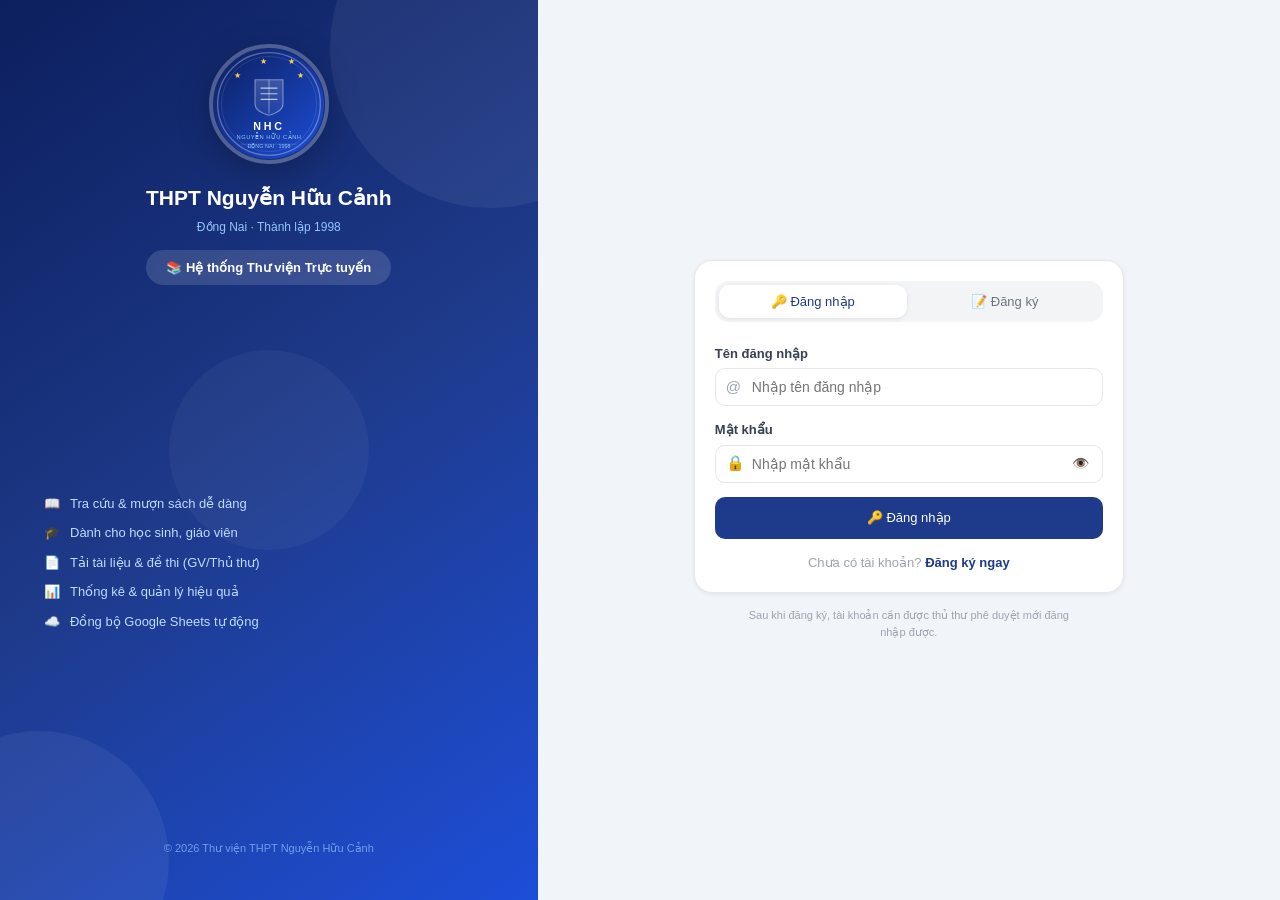
==== index.html @ 04028180 "Add files via upload" ====
<!DOCTYPE html>
<html lang="vi">
<head>
  <meta charset="UTF-8">
  <meta name="viewport" content="width=device-width,initial-scale=1">
  <title>Thư viện THPT Nguyễn Hữu Cảnh</title>
  <link rel="icon" href="school-logo.svg">
  <!-- Redirect ngay lập tức, không chờ JS -->
  <meta http-equiv="refresh" content="0; url=login.html">
</head>
<body>
<script>
  // Kiểm tra phiên đăng nhập trước khi redirect
  try {
    const ver  = localStorage.getItem('nhc4_dbver');
    const auth = localStorage.getItem('nhc4_auth');
    if (ver === 'nhc4_v3_2026' && auth) {
      // Đã đăng nhập → vào dashboard
      location.replace('dashboard.html');
    } else {
      // Chưa đăng nhập → vào login
      location.replace('login.html');
    }
  } catch(e) {
    location.replace('login.html');
  }
</script>
<noscript>
  <p>Vui lòng bật JavaScript để sử dụng hệ thống thư viện.</p>
  <a href="login.html">Nhấn đây để vào trang đăng nhập</a>
</noscript>
</body>
</html>
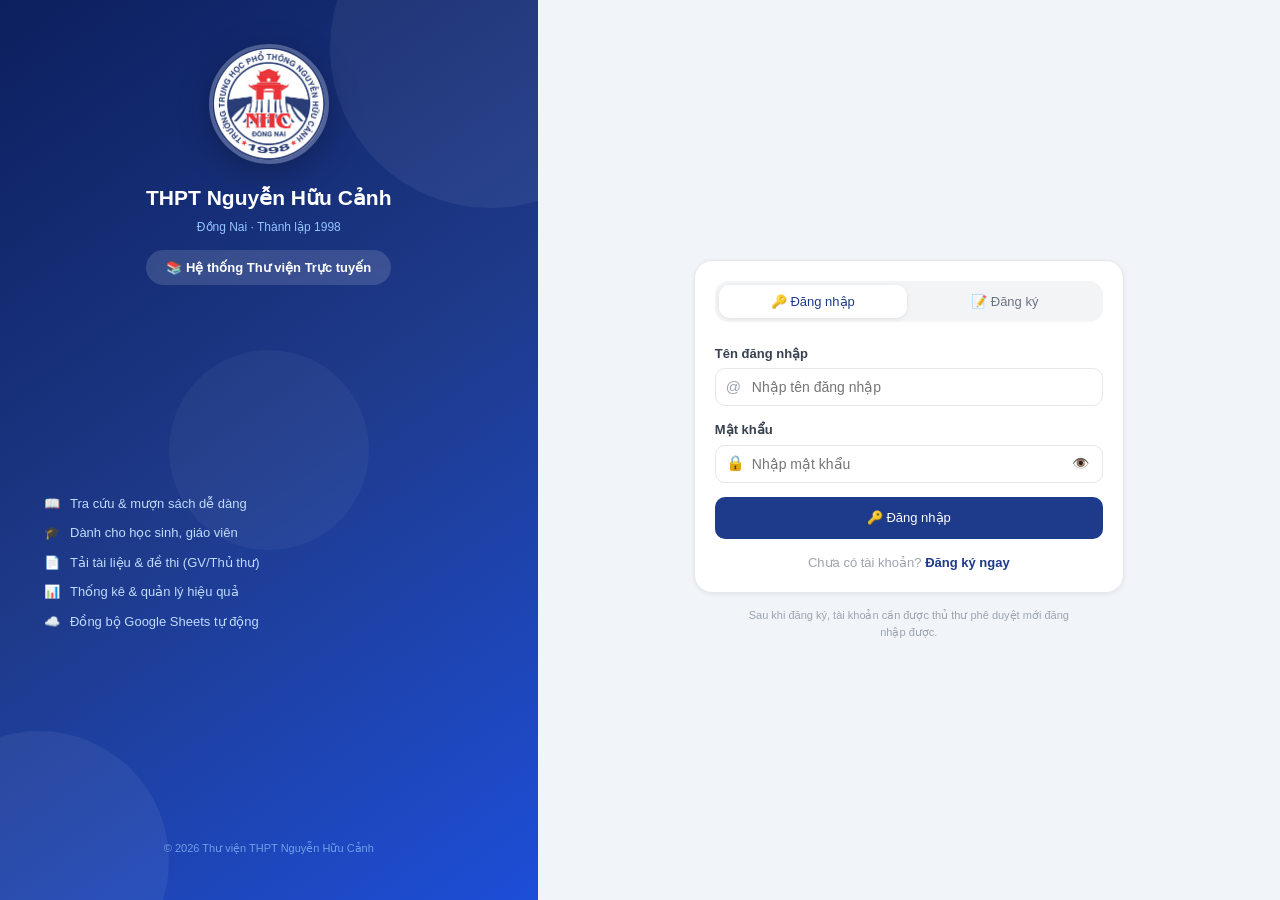
==== commit 6970e0d0: "Add files via upload" ====
--- a/index.html
+++ b/index.html
@@ -4,7 +4,7 @@
   <meta charset="UTF-8">
   <meta name="viewport" content="width=device-width,initial-scale=1">
   <title>Thư viện THPT Nguyễn Hữu Cảnh</title>
-  <link rel="icon" href="school-logo.svg">
+  <link rel="icon" href="unnamed.jpg">
   <!-- Redirect ngay lập tức, không chờ JS -->
   <meta http-equiv="refresh" content="0; url=login.html">
 </head>
